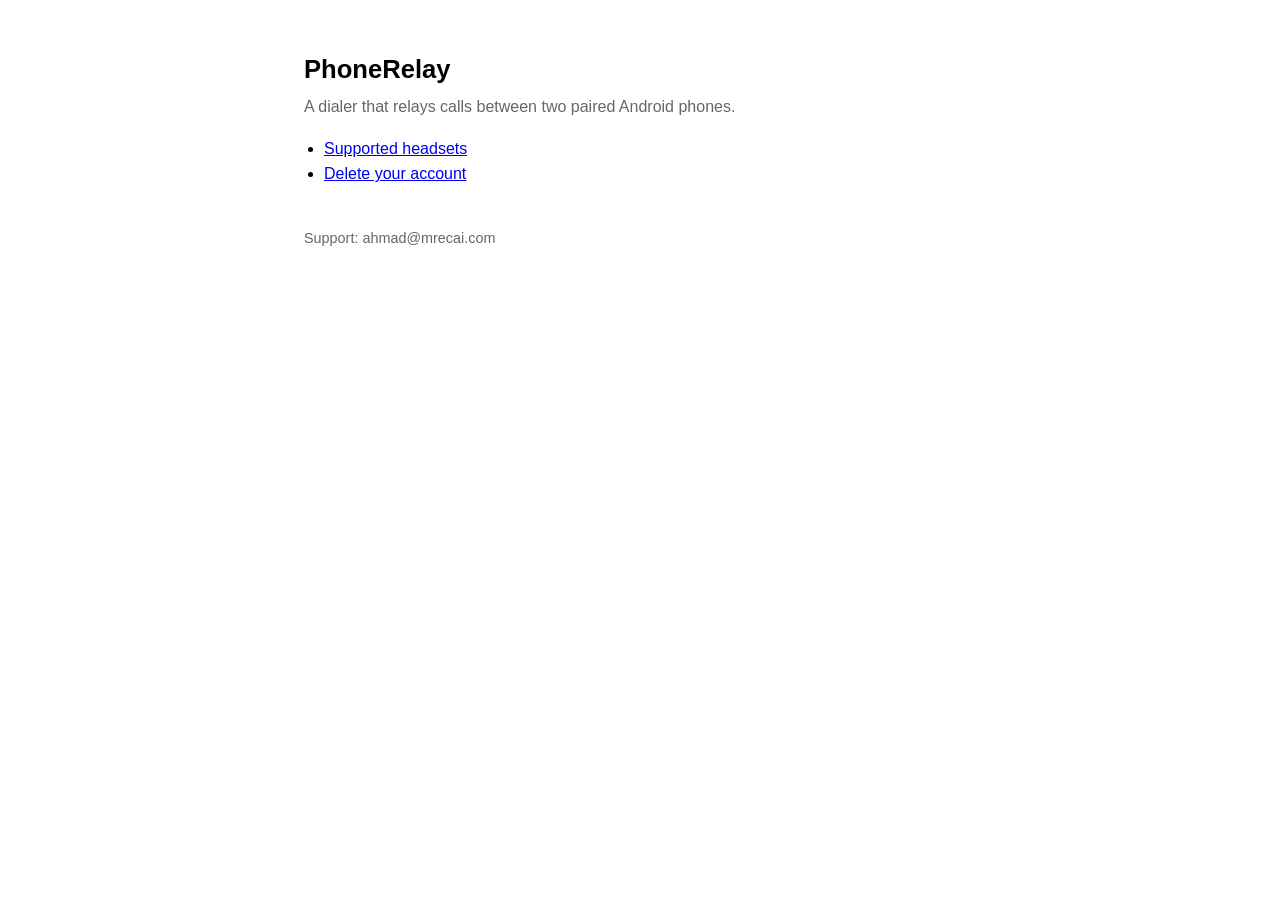
==== docs/index.html @ 7b64914d "SIMLink_web modified for PhoneRelay_web" ====
<!DOCTYPE html>
<html lang="en">
<head>
<meta charset="utf-8">
<meta name="viewport" content="width=device-width, initial-scale=1">
<title>PhoneRelay</title>
<style>
  :root { color-scheme: light dark; }
  body {
    margin: 0 auto; padding: 2rem 1.25rem; max-width: 42rem;
    font: 16px/1.6 -apple-system, "Segoe UI", Roboto, sans-serif;
  }
  h1 { font-size: 1.6rem; margin-bottom: .25rem; }
  .lead { color: #666; margin-top: 0; }
  ul { padding-left: 1.25rem; }
  footer { margin-top: 2.5rem; color: #666; font-size: .9rem; }
</style>
</head>
<body>

<h1>PhoneRelay</h1>
<p class="lead">A dialer that relays calls between two paired Android phones.</p>

<ul>
  <li><a href="headsets.html">Supported headsets</a></li>
  <li><a href="account-deletion.html">Delete your account</a></li>
</ul>

<footer>
  Support: ahmad@mrecai.com
</footer>

</body>
</html>
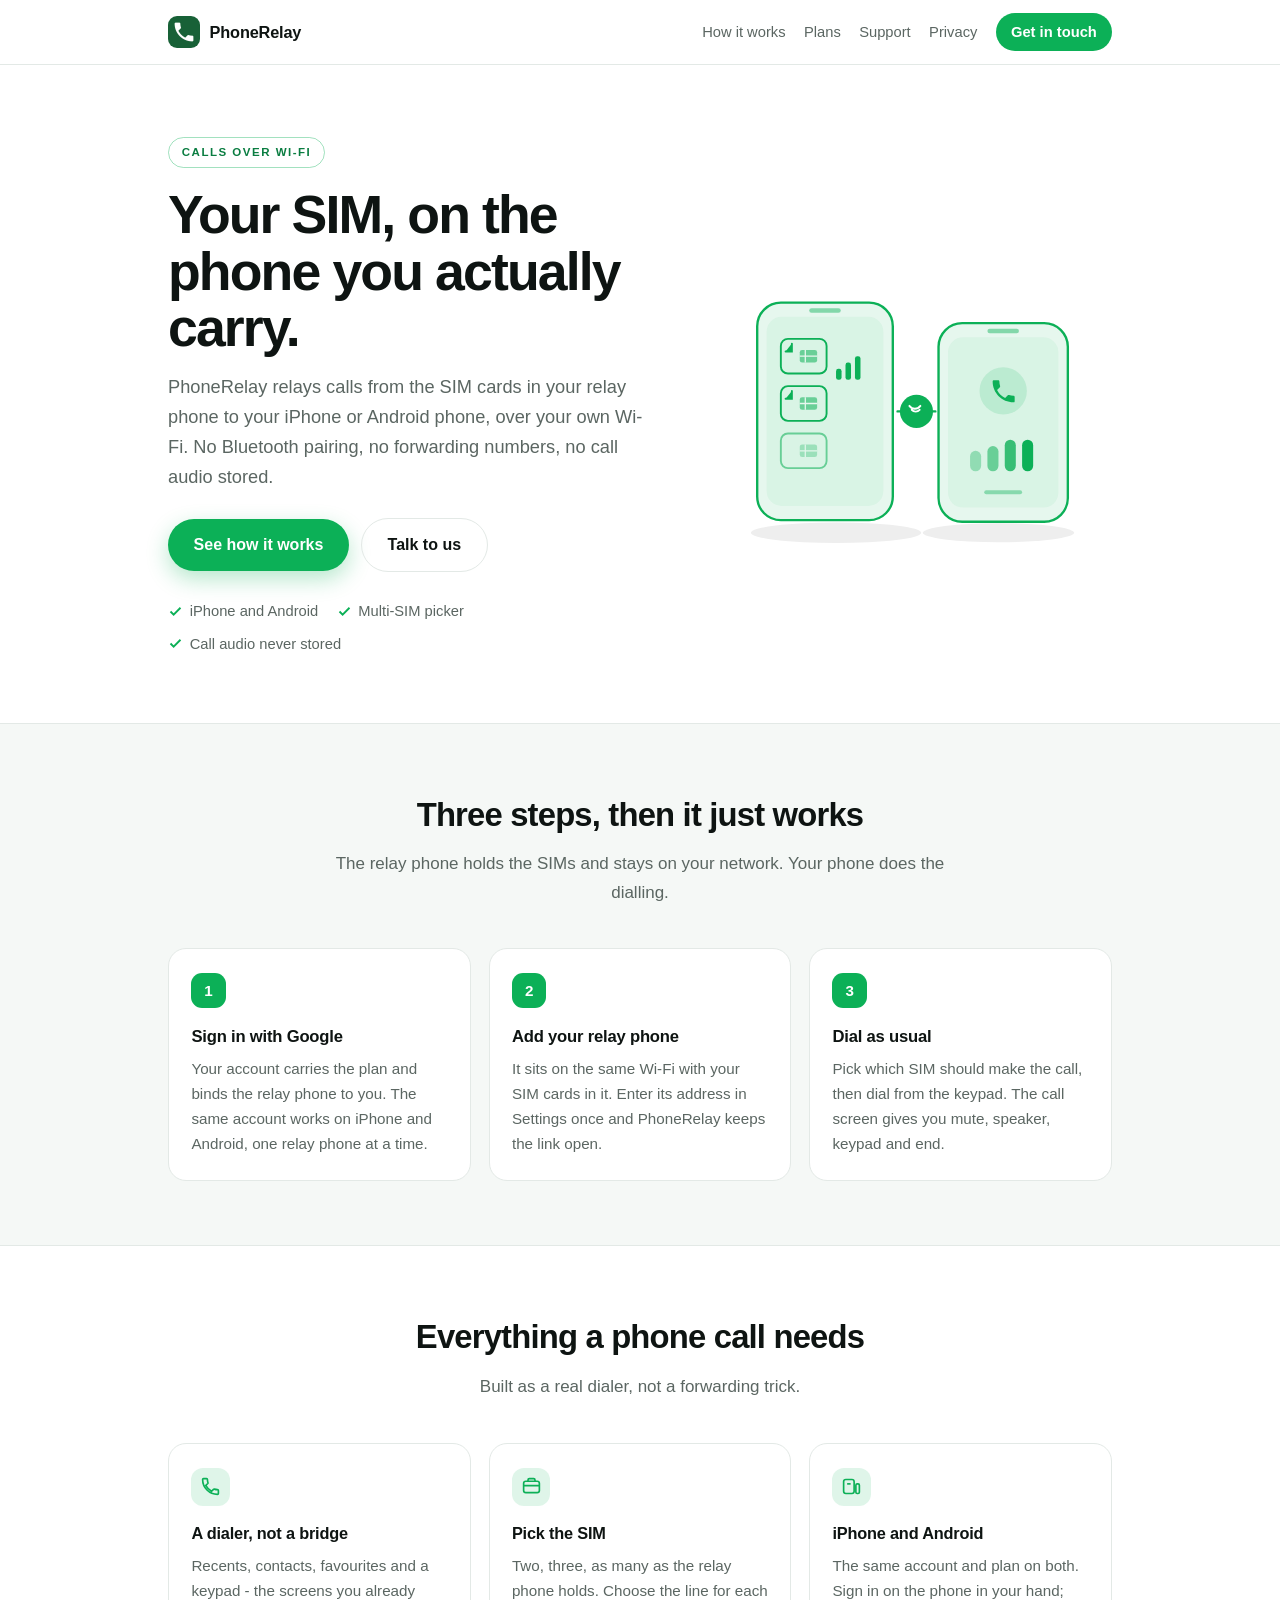
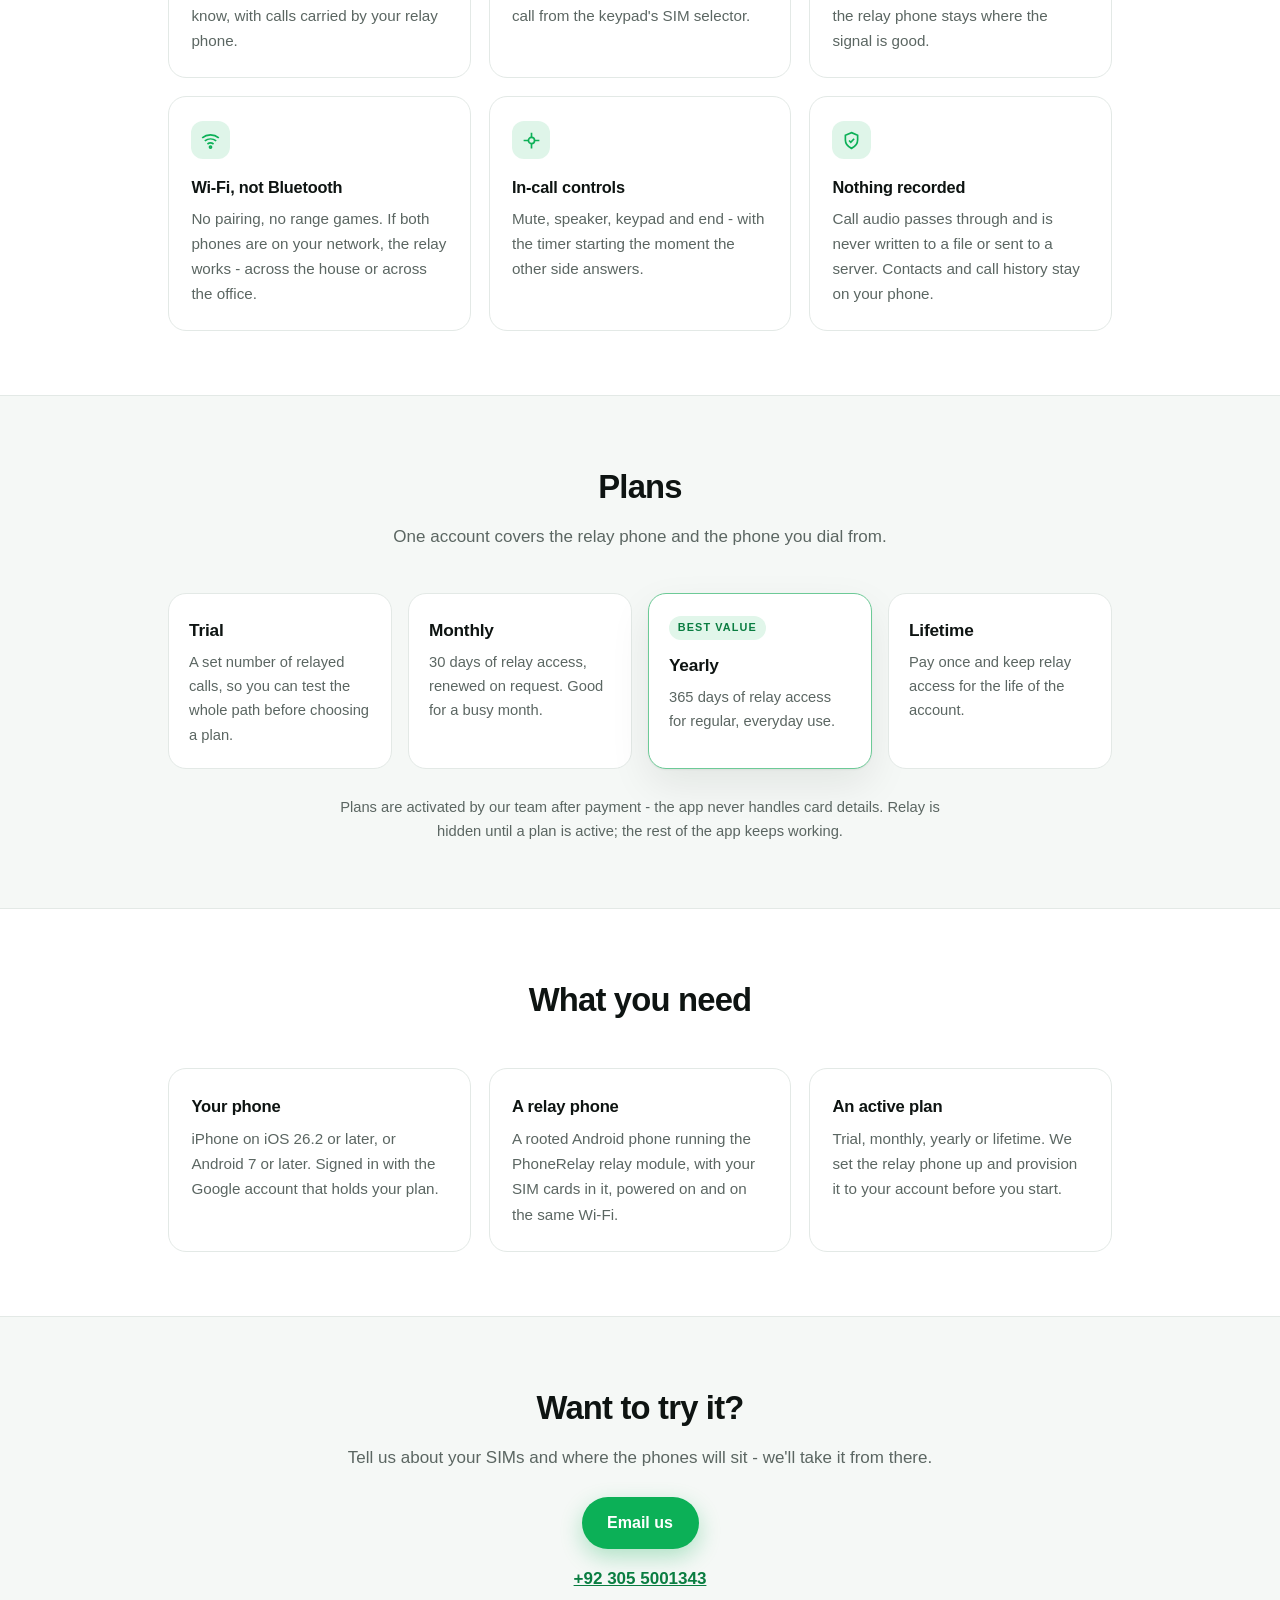
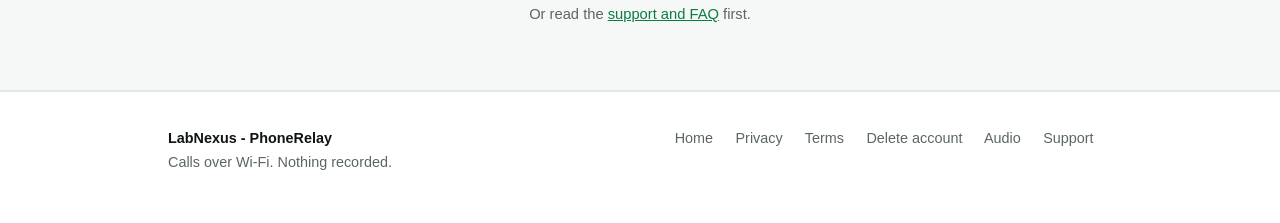
==== commit 035bab03: "site: current PhoneRelay product, plans, privacy, terms and support - homepage rewritten for the Wi-" ====
--- a/docs/index.html
+++ b/docs/index.html
@@ -3,31 +3,216 @@
 <head>
 <meta charset="utf-8">
 <meta name="viewport" content="width=device-width, initial-scale=1">
-<title>PhoneRelay</title>
-<style>
-  :root { color-scheme: light dark; }
-  body {
-    margin: 0 auto; padding: 2rem 1.25rem; max-width: 42rem;
-    font: 16px/1.6 -apple-system, "Segoe UI", Roboto, sans-serif;
-  }
-  h1 { font-size: 1.6rem; margin-bottom: .25rem; }
-  .lead { color: #666; margin-top: 0; }
-  ul { padding-left: 1.25rem; }
-  footer { margin-top: 2.5rem; color: #666; font-size: .9rem; }
-</style>
+<title>PhoneRelay - calls from your SIM, over Wi-Fi</title>
+<meta name="description" content="PhoneRelay relays calls from the SIM cards in your relay phone to your iPhone or Android phone over your own Wi-Fi. No Bluetooth pairing, no call forwarding, no call recording.">
+<meta name="theme-color" content="#0CB057">
+<link rel="icon" href="assets/phonerelay-icon.png">
+<link rel="stylesheet" href="assets/site.css">
 </head>
 <body>
 
-<h1>PhoneRelay</h1>
-<p class="lead">A dialer that relays calls between two paired Android phones.</p>
-
-<ul>
-  <li><a href="headsets.html">Supported headsets</a></li>
-  <li><a href="account-deletion.html">Delete your account</a></li>
-</ul>
-
-<footer>
-  Support: ahmad@mrecai.com
+<header class="topbar">
+  <div class="wrap">
+    <a class="brand" href="index.html">
+      <img src="assets/phonerelay-icon.png" alt="">
+      <span>PhoneRelay</span>
+    </a>
+    <nav class="nav">
+      <a href="#how">How it works</a>
+      <a href="#plans">Plans</a>
+      <a href="support.html">Support</a>
+      <a href="privacy.html">Privacy</a>
+      <a class="nav-btn" href="mailto:asfandyaralishah@rocketmail.com?subject=PhoneRelay">Get in touch</a>
+    </nav>
+  </div>
+</header>
+
+<section class="hero">
+  <div class="wrap">
+    <div>
+      <span class="eyebrow">Calls over Wi-Fi</span>
+      <h1>Your SIM, on the phone you actually carry.</h1>
+      <p class="lede">
+        PhoneRelay relays calls from the SIM cards in your relay phone to your
+        iPhone or Android phone, over your own Wi-Fi. No Bluetooth pairing, no
+        forwarding numbers, no call audio stored.
+      </p>
+      <div class="actions">
+        <a class="btn" href="#how">See how it works</a>
+        <a class="btn secondary" href="support.html">Talk to us</a>
+      </div>
+      <ul class="pills">
+        <li><svg viewBox="0 0 24 24"><polyline points="20 6 9 17 4 12"/></svg>iPhone and Android</li>
+        <li><svg viewBox="0 0 24 24"><polyline points="20 6 9 17 4 12"/></svg>Multi-SIM picker</li>
+        <li><svg viewBox="0 0 24 24"><polyline points="20 6 9 17 4 12"/></svg>Call audio never stored</li>
+      </ul>
+    </div>
+    <img class="hero-art" src="assets/relay.svg" alt="Two phones linked over Wi-Fi, relaying a call">
+  </div>
+</section>
+
+<section class="alt" id="how">
+  <div class="wrap">
+    <div class="head">
+      <h2>Three steps, then it just works</h2>
+      <p>The relay phone holds the SIMs and stays on your network. Your phone does the dialling.</p>
+    </div>
+    <div class="tiles">
+      <div class="tile">
+        <div class="n">1</div>
+        <h3>Sign in with Google</h3>
+        <p>Your account carries the plan and binds the relay phone to you. The same
+        account works on iPhone and Android, one relay phone at a time.</p>
+      </div>
+      <div class="tile">
+        <div class="n">2</div>
+        <h3>Add your relay phone</h3>
+        <p>It sits on the same Wi-Fi with your SIM cards in it. Enter its address in
+        Settings once and PhoneRelay keeps the link open.</p>
+      </div>
+      <div class="tile">
+        <div class="n">3</div>
+        <h3>Dial as usual</h3>
+        <p>Pick which SIM should make the call, then dial from the keypad. The call
+        screen gives you mute, speaker, keypad and end.</p>
+      </div>
+    </div>
+  </div>
+</section>
+
+<section>
+  <div class="wrap">
+    <div class="head">
+      <h2>Everything a phone call needs</h2>
+      <p>Built as a real dialer, not a forwarding trick.</p>
+    </div>
+    <div class="cards">
+      <div class="card">
+        <div class="icon"><svg viewBox="0 0 24 24"><path d="M6.6 10.8a15 15 0 0 0 6.6 6.6l2.2-2.2a1 1 0 0 1 1-.2 11 11 0 0 0 3.6.6 1 1 0 0 1 1 1V20a1 1 0 0 1-1 1A17 17 0 0 1 3 4a1 1 0 0 1 1-1h3.5a1 1 0 0 1 1 1 11 11 0 0 0 .6 3.6 1 1 0 0 1-.2 1z"/></svg></div>
+        <h3>A dialer, not a bridge</h3>
+        <p>Recents, contacts, favourites and a keypad - the screens you already
+        know, with calls carried by your relay phone.</p>
+      </div>
+      <div class="card">
+        <div class="icon"><svg viewBox="0 0 24 24"><rect x="3" y="6" width="18" height="13" rx="2.5"/><path d="M8 6V4.5A1.5 1.5 0 0 1 9.5 3h5A1.5 1.5 0 0 1 16 4.5V6M3 11h18"/></svg></div>
+        <h3>Pick the SIM</h3>
+        <p>Two, three, as many as the relay phone holds. Choose the line for each
+        call from the keypad's SIM selector.</p>
+      </div>
+      <div class="card">
+        <div class="icon"><svg viewBox="0 0 24 24"><rect x="3" y="4" width="12" height="16" rx="2.5"/><rect x="17" y="9" width="4" height="11" rx="1.5"/><path d="M7 9h4"/></svg></div>
+        <h3>iPhone and Android</h3>
+        <p>The same account and plan on both. Sign in on the phone in your hand;
+        the relay phone stays where the signal is good.</p>
+      </div>
+      <div class="card">
+        <div class="icon"><svg viewBox="0 0 24 24"><path d="M2.5 9a15 15 0 0 1 19 0M5.5 12.5a10.5 10.5 0 0 1 13 0M8.5 16a6 6 0 0 1 7 0"/><circle cx="12" cy="19.5" r="1.2"/></svg></div>
+        <h3>Wi-Fi, not Bluetooth</h3>
+        <p>No pairing, no range games. If both phones are on your network, the
+        relay works - across the house or across the office.</p>
+      </div>
+      <div class="card">
+        <div class="icon"><svg viewBox="0 0 24 24"><path d="M12 3v6M12 15v6M3 12h6M15 12h6"/><circle cx="12" cy="12" r="3.5"/></svg></div>
+        <h3>In-call controls</h3>
+        <p>Mute, speaker, keypad and end - with the timer starting the moment the
+        other side answers.</p>
+      </div>
+      <div class="card">
+        <div class="icon"><svg viewBox="0 0 24 24"><path d="M12 3l7 3v5.5c0 4.4-2.9 7.6-7 9.5-4.1-1.9-7-5.1-7-9.5V6z"/><path d="M9.2 12l2 2 3.8-4"/></svg></div>
+        <h3>Nothing recorded</h3>
+        <p>Call audio passes through and is never written to a file or sent to a
+        server. Contacts and call history stay on your phone.</p>
+      </div>
+    </div>
+  </div>
+</section>
+
+<section class="alt" id="plans">
+  <div class="wrap">
+    <div class="head">
+      <h2>Plans</h2>
+      <p>One account covers the relay phone and the phone you dial from.</p>
+    </div>
+    <div class="plans">
+      <div class="plan">
+        <h3>Trial</h3>
+        <p>A set number of relayed calls, so you can test the whole path before
+        choosing a plan.</p>
+      </div>
+      <div class="plan">
+        <h3>Monthly</h3>
+        <p>30 days of relay access, renewed on request. Good for a busy month.</p>
+      </div>
+      <div class="plan featured">
+        <span class="tag">Best value</span>
+        <h3>Yearly</h3>
+        <p>365 days of relay access for regular, everyday use.</p>
+      </div>
+      <div class="plan">
+        <h3>Lifetime</h3>
+        <p>Pay once and keep relay access for the life of the account.</p>
+      </div>
+    </div>
+    <p class="plans-note">
+      Plans are activated by our team after payment - the app never handles card
+      details. Relay is hidden until a plan is active; the rest of the app keeps
+      working.
+    </p>
+  </div>
+</section>
+
+<section>
+  <div class="wrap">
+    <div class="head">
+      <h2>What you need</h2>
+    </div>
+    <div class="tiles">
+      <div class="tile">
+        <h3>Your phone</h3>
+        <p>iPhone on iOS 26.2 or later, or Android 7 or later. Signed in with the
+        Google account that holds your plan.</p>
+      </div>
+      <div class="tile">
+        <h3>A relay phone</h3>
+        <p>A rooted Android phone running the PhoneRelay relay module, with your
+        SIM cards in it, powered on and on the same Wi-Fi.</p>
+      </div>
+      <div class="tile">
+        <h3>An active plan</h3>
+        <p>Trial, monthly, yearly or lifetime. We set the relay phone up and
+        provision it to your account before you start.</p>
+      </div>
+    </div>
+  </div>
+</section>
+
+<section class="alt cta">
+  <div class="wrap">
+    <div class="head">
+      <h2>Want to try it?</h2>
+      <p>Tell us about your SIMs and where the phones will sit - we'll take it from there.</p>
+    </div>
+    <a class="btn" href="mailto:asfandyaralishah@rocketmail.com?subject=PhoneRelay">Email us</a>
+    <span class="num"><a href="https://wa.me/923055001343">+92 305 5001343</a></span>
+    <p class="alt-contact">Or read the <a href="support.html">support and FAQ</a> first.</p>
+  </div>
+</section>
+
+<footer class="footer">
+  <div class="wrap">
+    <div>
+      <div class="who">LabNexus - PhoneRelay</div>
+      <div>Calls over Wi-Fi. Nothing recorded.</div>
+    </div>
+    <div class="links">
+      <a href="index.html">Home</a>
+      <a href="privacy.html">Privacy</a>
+      <a href="terms.html">Terms</a>
+      <a href="account-deletion.html">Delete account</a>
+      <a href="headsets.html">Audio</a>
+      <a href="support.html">Support</a>
+    </div>
+  </div>
 </footer>
 
 </body>
--- a/docs/assets/site.css
+++ b/docs/assets/site.css
@@ -0,0 +1,217 @@
+:root {
+  color-scheme: light dark;
+  --green: #0CB057;
+  --green-ink: #0a7d41;
+  --green-deep: #186137;
+  --bg: #ffffff;
+  --bg-soft: #f5f8f6;
+  --card: #ffffff;
+  --border: #e3e9e6;
+  --text: #0e1412;
+  --muted: #5b6662;
+  --radius: 18px;
+  --shadow: 0 1px 2px rgba(14, 20, 18, .05), 0 16px 40px rgba(14, 20, 18, .08);
+}
+
+@media (prefers-color-scheme: dark) {
+  :root {
+    --green: #2ecc71;
+    --green-ink: #5fe39b;
+    --green-deep: #8fe6b5;
+    --bg: #0b0f0d;
+    --bg-soft: #111614;
+    --card: #101513;
+    --border: #222a27;
+    --text: #eef3f1;
+    --muted: #9aa5a1;
+    --shadow: 0 1px 2px rgba(0, 0, 0, .5), 0 16px 40px rgba(0, 0, 0, .45);
+  }
+}
+
+* { box-sizing: border-box; }
+html { -webkit-text-size-adjust: 100%; scroll-behavior: smooth; }
+
+body {
+  margin: 0;
+  background: var(--bg);
+  color: var(--text);
+  font: 17px/1.65 -apple-system, BlinkMacSystemFont, "Segoe UI", Roboto, "Helvetica Neue", Arial, sans-serif;
+}
+
+img { max-width: 100%; height: auto; }
+a { color: var(--green-ink); }
+a:hover { text-decoration: none; }
+
+.wrap { max-width: 62rem; margin: 0 auto; padding: 0 1.5rem; }
+
+/* ---------------------------------------------------------------- top bar */
+.topbar {
+  position: sticky; top: 0; z-index: 20;
+  background: color-mix(in srgb, var(--bg) 86%, transparent);
+  backdrop-filter: blur(10px);
+  border-bottom: 1px solid var(--border);
+}
+.topbar .wrap { display: flex; align-items: center; gap: .7rem; height: 4rem; }
+.brand {
+  display: flex; align-items: center; gap: .6rem;
+  text-decoration: none; color: inherit; font-weight: 700; letter-spacing: -.01em;
+}
+.brand img { width: 32px; height: 32px; border-radius: 9px; }
+.brand span { font-size: 1.02rem; }
+.nav { margin-left: auto; display: flex; align-items: center; gap: 1.15rem; font-size: .92rem; }
+.nav a { color: var(--muted); text-decoration: none; font-weight: 500; }
+.nav a:hover { color: var(--text); }
+.nav .nav-btn {
+  color: #fff; background: var(--green); padding: .45rem .95rem;
+  border-radius: 999px; font-weight: 600;
+}
+.nav .nav-btn:hover { color: #fff; filter: brightness(1.04); }
+@media (max-width: 700px) { .nav a:not(.nav-btn) { display: none; } }
+
+/* ------------------------------------------------------------------- hero */
+.hero { padding: 4.5rem 0 3.25rem; }
+@supports (display: grid) {
+  .hero > .wrap { display: grid; grid-template-columns: 1.08fr .92fr; gap: 3.25rem; align-items: center; }
+}
+.eyebrow {
+  display: inline-block; font-size: .72rem; letter-spacing: .13em;
+  text-transform: uppercase; font-weight: 700; color: var(--green-ink);
+  border: 1px solid color-mix(in srgb, var(--green) 38%, transparent);
+  border-radius: 999px; padding: .32rem .8rem; margin-bottom: 1.1rem;
+}
+.hero h1 {
+  font-size: clamp(2.1rem, 5.4vw, 3.35rem);
+  line-height: 1.06; letter-spacing: -.035em; margin: 0 0 1rem;
+}
+.hero .lede { color: var(--muted); font-size: clamp(1rem, 2vw, 1.14rem); max-width: 33rem; margin: 0 0 1.6rem; }
+.actions { display: flex; flex-wrap: wrap; gap: .75rem; align-items: center; }
+
+.btn {
+  display: inline-flex; align-items: center; justify-content: center; gap: .55rem;
+  background: var(--green); color: #fff; text-decoration: none;
+  font-weight: 650; font-size: 1rem; padding: .8rem 1.6rem; border-radius: 999px;
+  box-shadow: 0 8px 22px color-mix(in srgb, var(--green) 30%, transparent);
+  transition: transform .12s ease;
+}
+.btn:hover { transform: translateY(-1px); }
+.btn.secondary {
+  background: transparent; color: var(--text);
+  border: 1px solid var(--border); box-shadow: none;
+}
+.pills { display: flex; flex-wrap: wrap; gap: .5rem 1.15rem; margin-top: 1.7rem; padding: 0; list-style: none; color: var(--muted); font-size: .92rem; }
+.pills li { display: flex; align-items: center; gap: .42rem; }
+.pills svg { width: 15px; height: 15px; stroke: var(--green); stroke-width: 3; fill: none; }
+.hero-art { justify-self: center; width: 100%; max-width: 30rem; }
+
+/* --------------------------------------------------------------- sections */
+section { padding: 4rem 0; }
+section.alt { background: var(--bg-soft); border-block: 1px solid var(--border); }
+.head { text-align: center; max-width: 40rem; margin: 0 auto 2.6rem; }
+.head h2 { font-size: clamp(1.5rem, 3.4vw, 2.05rem); letter-spacing: -.025em; margin: 0 0 .55rem; }
+.head p { margin: 0; color: var(--muted); }
+
+.tiles { display: grid; grid-template-columns: repeat(3, 1fr); gap: 1.1rem; }
+.tile {
+  background: var(--card); border: 1px solid var(--border);
+  border-radius: var(--radius); padding: 1.5rem 1.4rem;
+}
+.tile .n {
+  width: 2.15rem; height: 2.15rem; border-radius: 11px;
+  background: var(--green); color: #fff; display: grid; place-items: center;
+  font-weight: 700; font-size: .95rem; margin-bottom: .95rem;
+}
+.tile h3 { margin: 0 0 .35rem; font-size: 1.04rem; letter-spacing: -.012em; }
+.tile p { margin: 0; color: var(--muted); font-size: .95rem; }
+
+.cards { display: grid; grid-template-columns: repeat(3, 1fr); gap: 1.1rem; }
+.card {
+  background: var(--card); border: 1px solid var(--border);
+  border-radius: var(--radius); padding: 1.5rem 1.4rem;
+}
+.card .icon {
+  width: 2.4rem; height: 2.4rem; border-radius: 12px;
+  background: color-mix(in srgb, var(--green) 13%, transparent);
+  display: grid; place-items: center; margin-bottom: .9rem;
+}
+.card .icon svg { width: 21px; height: 21px; stroke: var(--green); stroke-width: 1.9; fill: none; }
+.card h3 { margin: 0 0 .35rem; font-size: 1.02rem; letter-spacing: -.012em; }
+.card p { margin: 0; color: var(--muted); font-size: .95rem; }
+
+/* ------------------------------------------------------------------ plans */
+.plans { display: grid; grid-template-columns: repeat(4, 1fr); gap: 1rem; }
+.plan {
+  background: var(--card); border: 1px solid var(--border);
+  border-radius: var(--radius); padding: 1.35rem 1.25rem;
+  display: flex; flex-direction: column; gap: .35rem;
+}
+.plan.featured { border-color: color-mix(in srgb, var(--green) 55%, var(--border)); box-shadow: var(--shadow); }
+.plan .tag {
+  align-self: flex-start; font-size: .68rem; letter-spacing: .1em; text-transform: uppercase;
+  font-weight: 700; color: var(--green-ink);
+  background: color-mix(in srgb, var(--green) 12%, transparent);
+  border-radius: 999px; padding: .2rem .55rem; margin-bottom: .35rem;
+}
+.plan h3 { margin: 0; font-size: 1.08rem; letter-spacing: -.012em; }
+.plan p { margin: 0; color: var(--muted); font-size: .92rem; }
+.plans-note { text-align: center; color: var(--muted); font-size: .92rem; margin: 1.6rem auto 0; max-width: 40rem; }
+
+/* ------------------------------------------------------------ prose pages */
+.page-head { max-width: 47rem; margin: 0 auto; padding: 3rem 0 1rem; }
+.page-head h1 { font-size: clamp(1.9rem, 4.6vw, 2.7rem); letter-spacing: -.03em; margin: 0 0 .5rem; }
+.page-head p { color: var(--muted); margin: 0; }
+
+.prose { max-width: 47rem; margin: 0 auto; padding: 0 0 4.5rem; }
+.prose h2 { font-size: 1.3rem; letter-spacing: -.018em; margin: 2.6rem 0 .6rem; }
+.prose h3 { font-size: 1.05rem; margin: 1.8rem 0 .4rem; }
+.prose p, .prose li { color: var(--text); }
+.prose p { margin: .7rem 0; }
+.prose ul, .prose ol { padding-left: 1.3rem; }
+.prose li { margin: .35rem 0; }
+.prose strong { font-weight: 650; }
+.prose hr { border: 0; border-top: 1px solid var(--border); margin: 2.5rem 0; }
+.prose table { width: 100%; border-collapse: collapse; margin: 1rem 0 1.4rem; font-size: .95rem; }
+.prose th, .prose td { text-align: left; padding: .65rem .6rem; border-bottom: 1px solid var(--border); vertical-align: top; }
+.prose th { font-size: .8rem; text-transform: uppercase; letter-spacing: .06em; color: var(--muted); }
+.prose code {
+  background: color-mix(in srgb, var(--muted) 14%, transparent);
+  padding: .1rem .35rem; border-radius: 5px; font-size: .9em;
+}
+.note {
+  border-left: 3px solid var(--green);
+  background: color-mix(in srgb, var(--green) 8%, transparent);
+  border-radius: 0 10px 10px 0;
+  padding: .85rem 1rem; margin: 1.3rem 0;
+}
+.note p { margin: 0; }
+.muted { color: var(--muted); }
+.small { font-size: .9rem; }
+
+/* ------------------------------------------------------------------ cta */
+.cta { text-align: center; }
+.cta .head { margin-bottom: 1.6rem; }
+.cta .num { display: block; margin-top: 1rem; font-weight: 600; }
+.cta .alt-contact { margin: .55rem 0 0; font-size: .92rem; color: var(--muted); }
+
+/* --------------------------------------------------------------- footer */
+.footer {
+  border-top: 1px solid var(--border);
+  padding: 2.2rem 0 3rem; color: var(--muted); font-size: .9rem;
+}
+.footer .wrap { display: flex; flex-wrap: wrap; gap: 1rem 2rem; justify-content: space-between; align-items: flex-start; }
+.footer .links a { margin-right: 1.15rem; color: var(--muted); text-decoration: none; }
+.footer .links a:hover { color: var(--text); }
+.footer .who { font-weight: 600; color: var(--text); }
+
+@media (max-width: 980px) {
+  .plans { grid-template-columns: repeat(2, 1fr); }
+  .tiles, .cards { grid-template-columns: repeat(2, 1fr); }
+}
+@media (max-width: 760px) {
+  .hero > .wrap { grid-template-columns: 1fr; gap: 2.25rem; }
+  .hero { padding-top: 3rem; }
+  .hero-art { order: -1; max-width: 22rem; }
+  section { padding: 3rem 0; }
+}
+@media (max-width: 560px) {
+  .tiles, .cards, .plans { grid-template-columns: 1fr; }
+}
